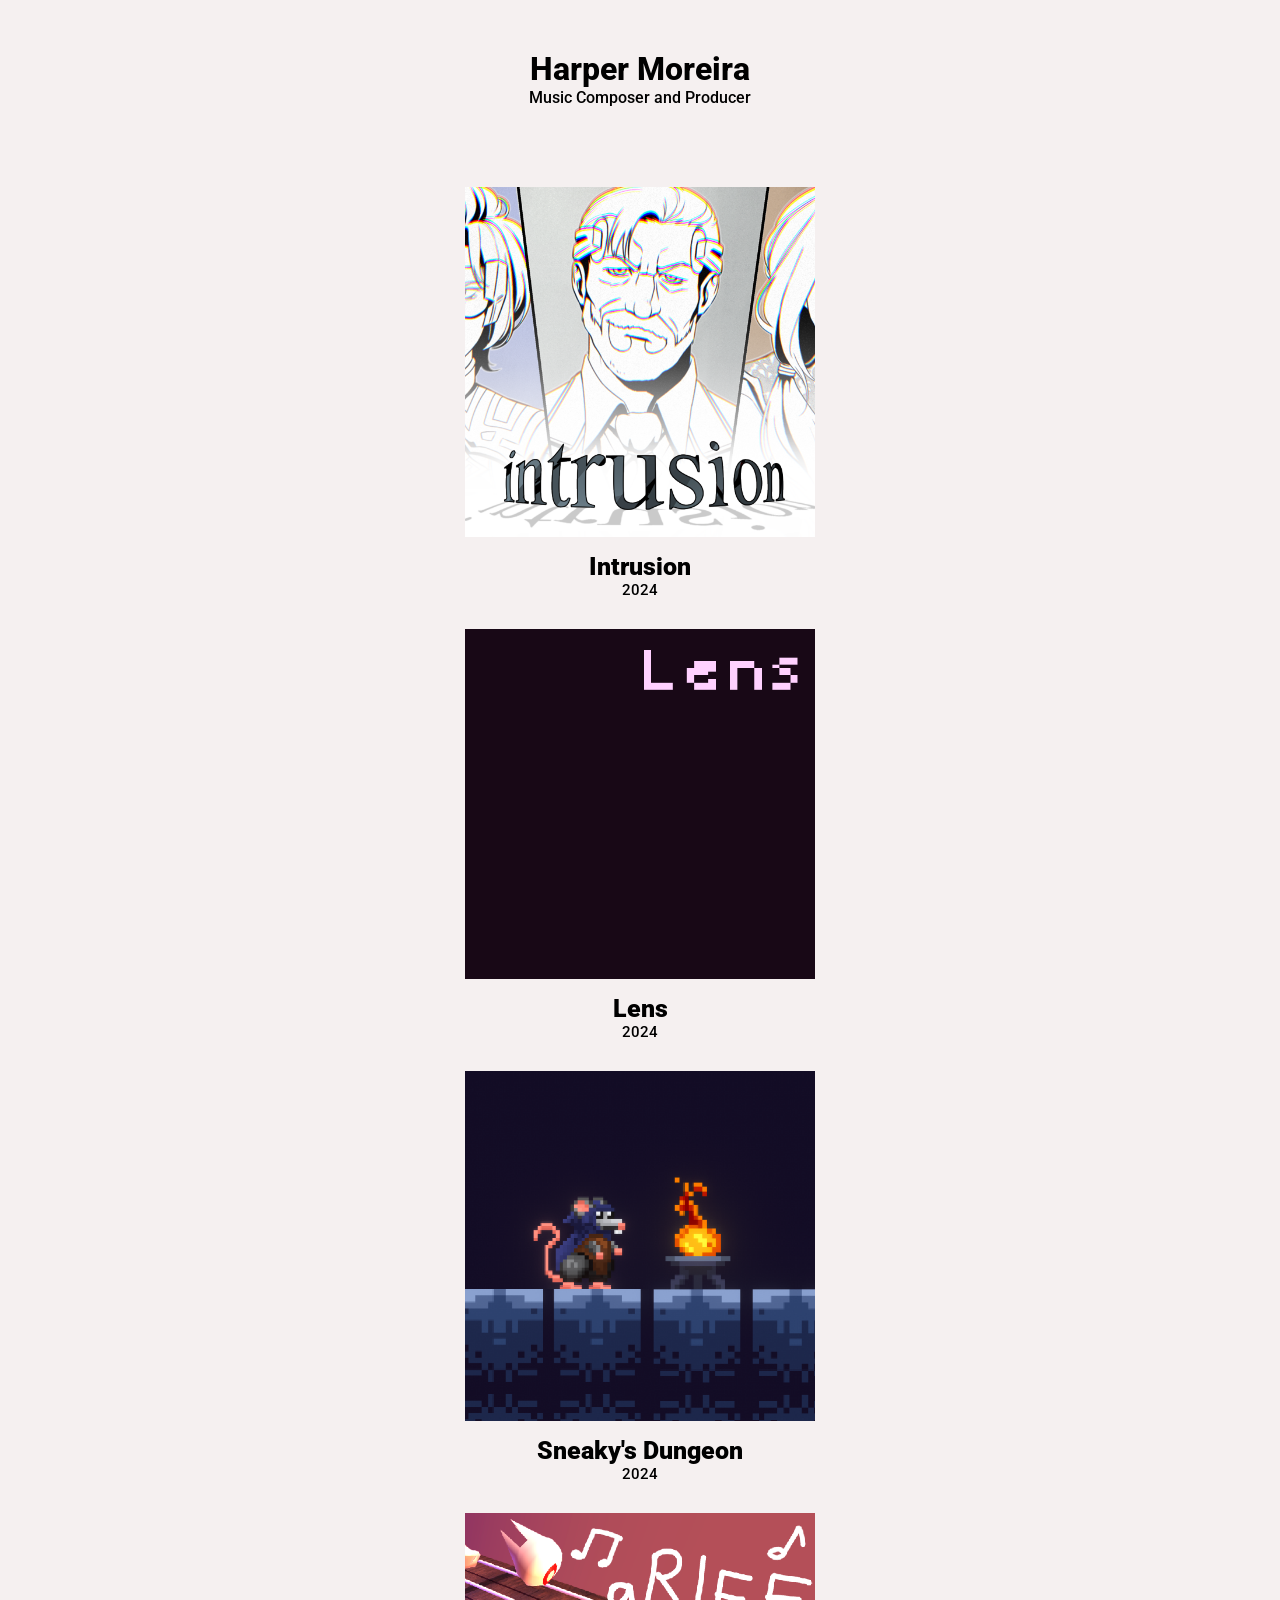
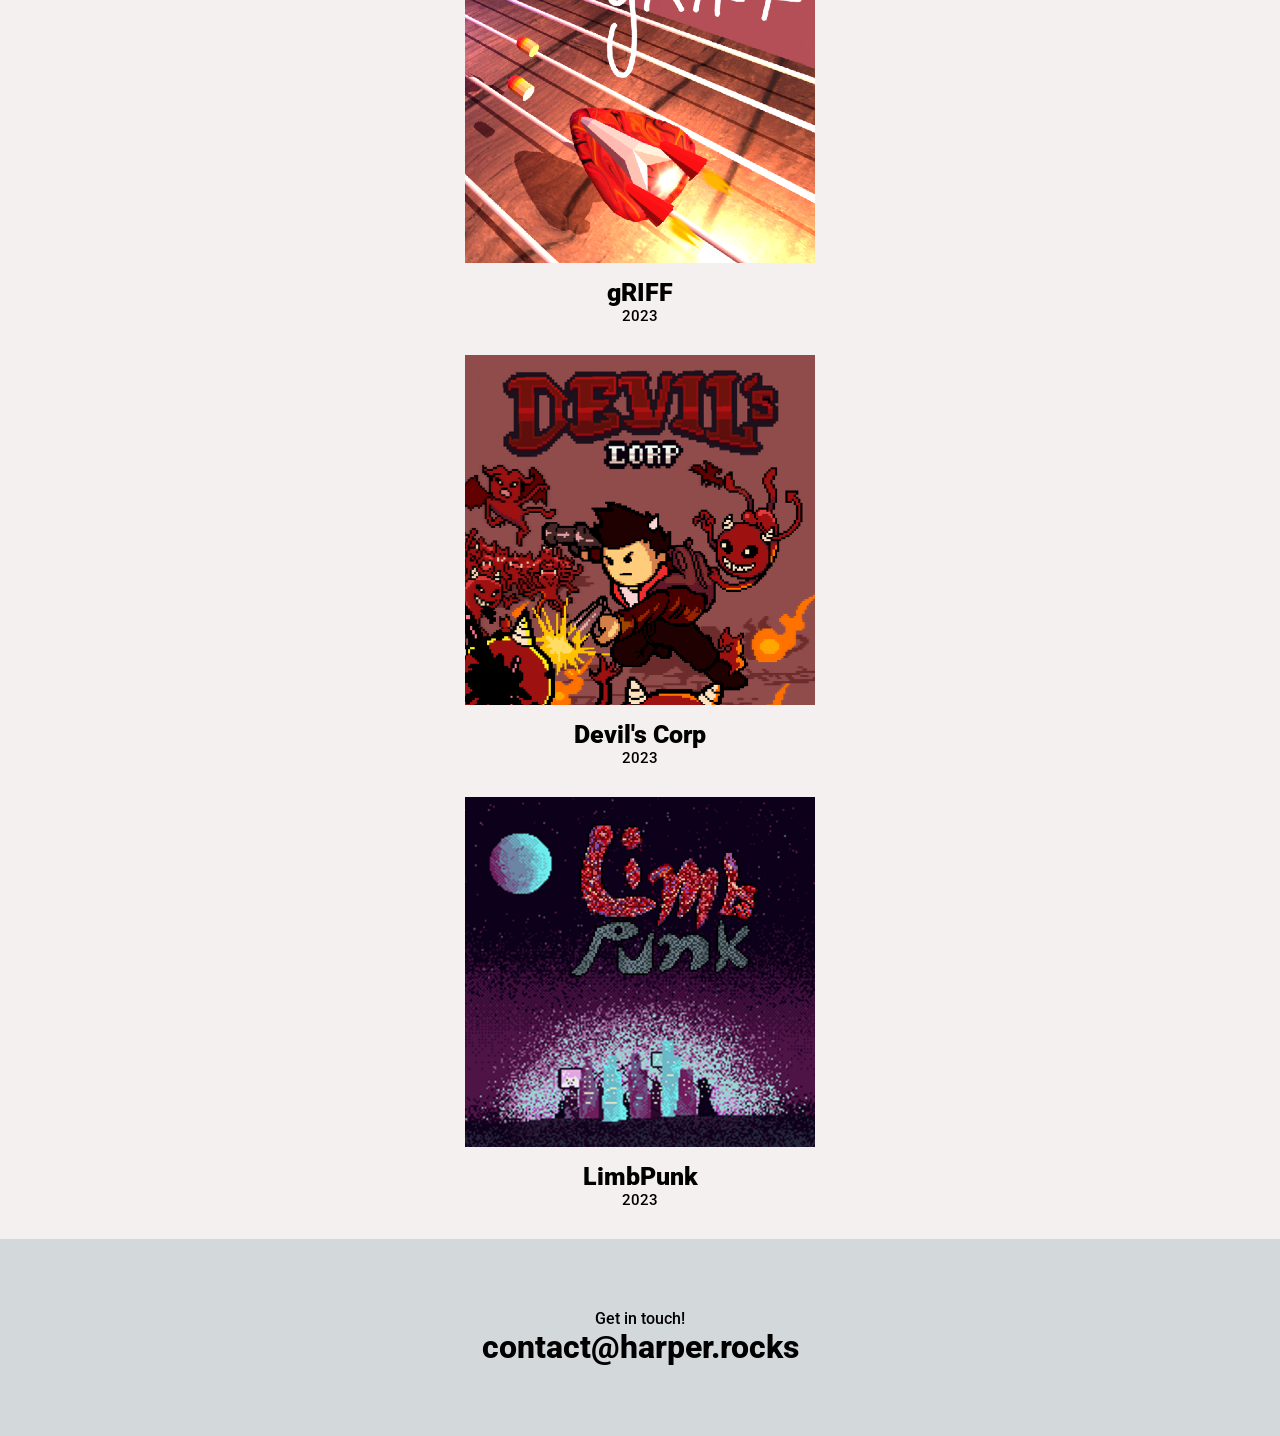
==== index.html @ 951b8616 "polishment and add intrusion entry" ====
<!DOCTYPE html>
<html lang="en">
  <head>
    <meta charset="UTF-8">
    <meta name="viewport" content="width=device-width, initial-scale=1.0">
    <meta http-equiv="X-UA-Compatible" content="ie=edge">
    <title>Harper Moreira</title>
    <link rel="stylesheet" href="./style.css">

    <link rel="preconnect" href="https://fonts.googleapis.com">
    <link rel="preconnect" href="https://fonts.gstatic.com" crossorigin>
    <link href="https://fonts.googleapis.com/css2?family=Roboto:ital,wght@0,100..900;1,100..900&display=swap" rel="stylesheet">
  </head>
  <body>
    <header>
        <div>
            <h1>Harper Moreira</h1>  
            <a class="subt">Music Composer and Producer</a>
        </div>
    </header>
    <div class="flex-container">
        <div class="flex-item">
            <a href="./works/Intrusion/index.html">
                <img src="./img/intrusion.png">
                <a class="itemt">Intrusion</a>
                <a class="items">2024</a>
            </a>
        </div>
        <div class="flex-item">
            <img src="./img/lens.png">
            <a class="itemt">Lens</a>
            <a class="items">2024</a>
        </div>
        <div class="flex-item">
            <img src="./img/sneaky.png">
            <a class="itemt">Sneaky's Dungeon</a>
            <a class="items">2024</a>
        </div>
    </div>
    <div class="flex-container">
        <div class="flex-item">
            <img src="./img/griff.png">
            <a class="itemt">gRIFF</a>
            <a class="items">2023</a>
        </div>
        <div class="flex-item">
            <img src="./img/devils.png">
            <a class="itemt">Devil's Corp</a>
            <a class="items">2023</a>
        </div>
        <div class="flex-item">
            <img src="./img/limb.jpg">
            <a class="itemt">LimbPunk</a>
            <a class="items">2023</a>
        </div>
    </div>
    <footer>
        <a class="subt">Get in touch!</a>
        <h1>contact@harper.rocks</h1>
    </footer>
  </body>
</html>
---- style.css ----
* {
  margin: 0px;
  padding: 0px  ;
}

body {
    background-image: url("bg2.jpg");
    background-color: rgb(245, 240, 240);
  }

  h1 {
    font-family: "Roboto", serif;
    font-optical-sizing: auto;
    font-weight: 800;
    font-style: normal;
    margin-bottom: 0px;
  }

  .subt {
    font-family: "Roboto", serif;
    font-optical-sizing: auto;
    font-weight: 500;
    font-style: normal;
  }

div {
    margin: auto;
    width: 60%;
}

header {
    text-align: center;
    padding-top: 50px;
    padding-bottom: 50px;
    width: 100%;
    display: flex;
    flex-direction: row;
}

img {
    display: block;
    margin-left: auto;
    margin-right: auto;
    width: 350px;
  }

img:hover {
    opacity: 0.8;
}

@media (max-width: 800px) {
    img {
      width: 80%;
    }
  }

.flex-container {
    display: flex;
    flex-direction: row;
    width: 70%;
  }
  
  @media (max-width: 1650px) {
    .flex-container {
      flex-direction: column;
      width: 100%;
    }
  }

.flex-item {
    display: flex;
    flex-direction: column;
    text-align: center;
    margin-top: 30px;
}

.itemt {
    font-family: "Roboto", serif;
    font-optical-sizing: auto;
    font-weight: 900;
    font-style: normal;
    text-size-adjust: 100%;
    font-size: 25px;
    padding-top: 15px;
}

.items {
    font-family: "Roboto", serif;
    font-optical-sizing: auto;
    font-weight: 500;
    font-style: normal;
    text-size-adjust: 100%;
    font-size: 15px;
    padding: 0px;
}

footer {
  text-align: center;
  margin-top: 30px;
  padding-top: 70px;
  padding-bottom: 70px;
  display: flex;
  flex-direction: column;
  background-color: rgb(211, 216, 219);
}
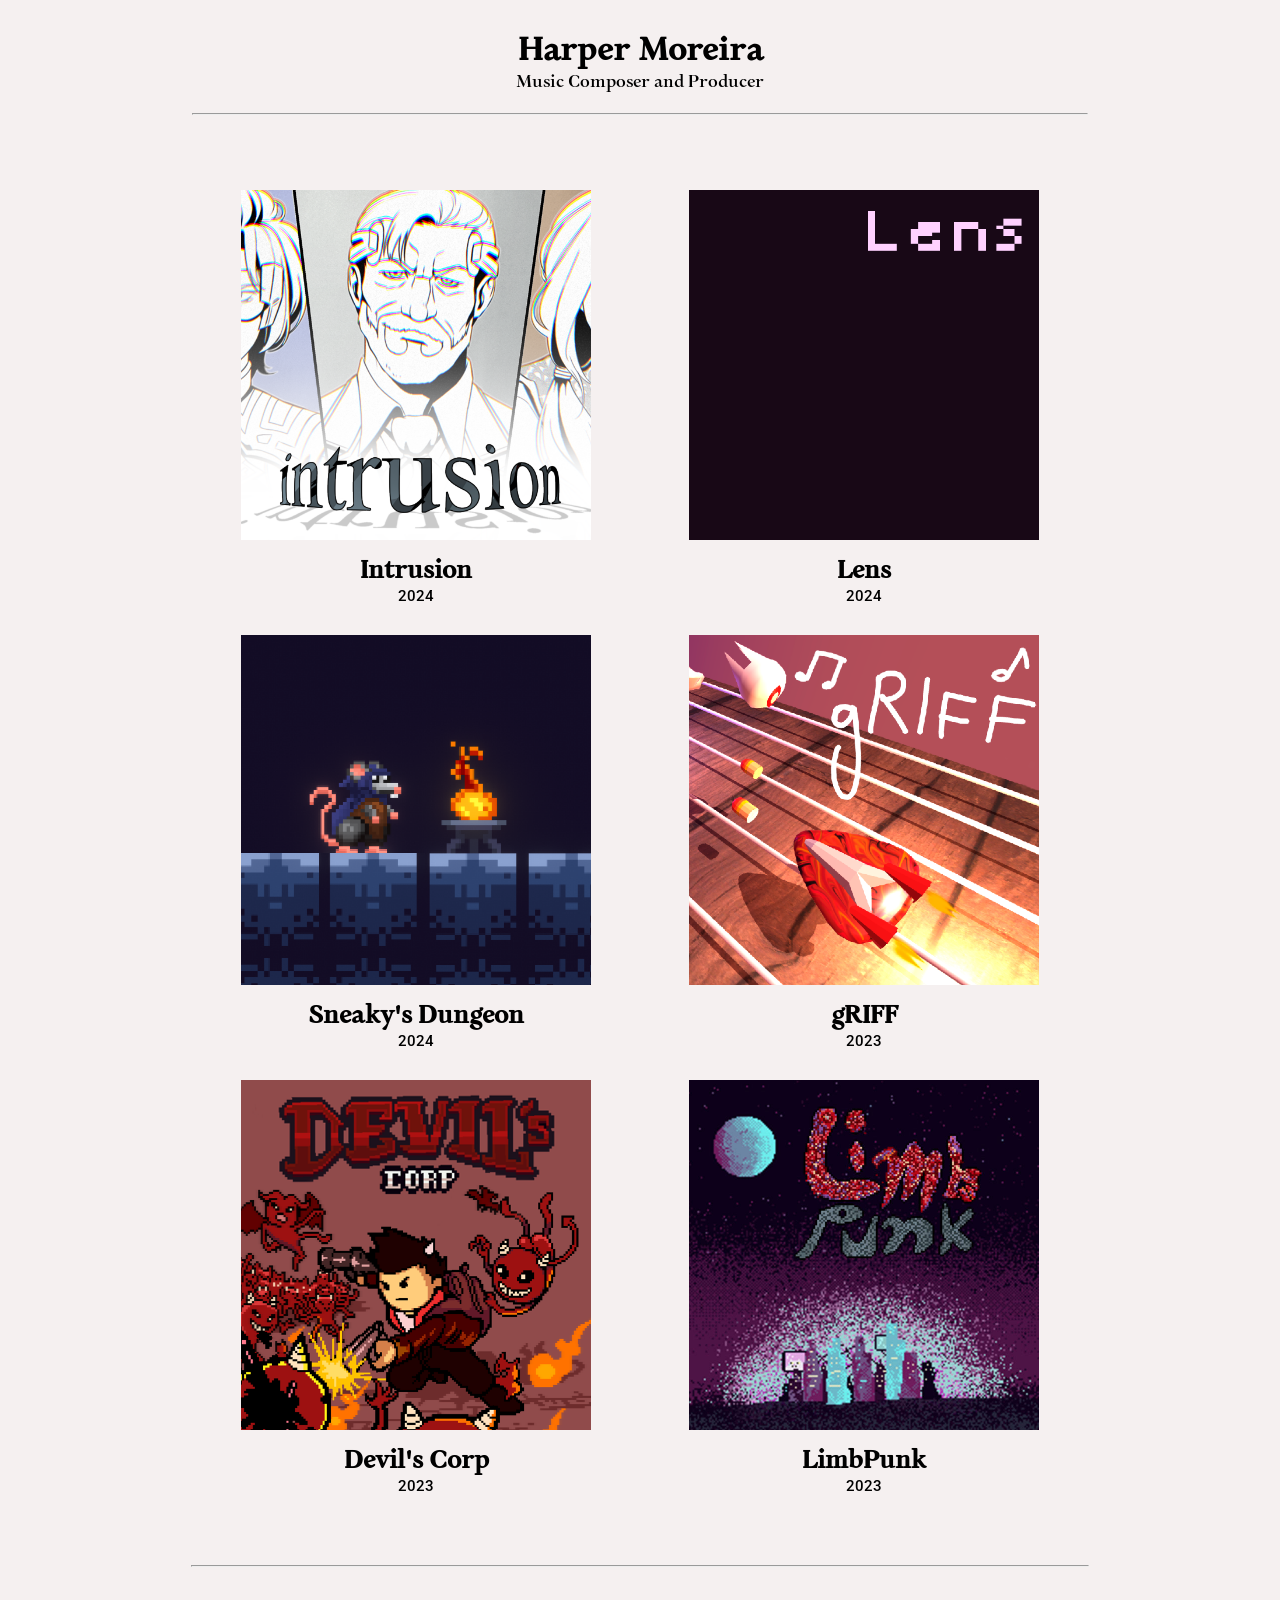
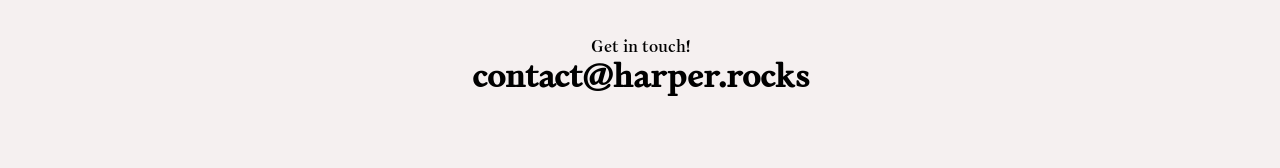
==== commit c72ed40c: "change design to make the website more fancy looking" ====
--- a/index.html
+++ b/index.html
@@ -10,18 +10,23 @@
     <link rel="preconnect" href="https://fonts.googleapis.com">
     <link rel="preconnect" href="https://fonts.gstatic.com" crossorigin>
     <link href="https://fonts.googleapis.com/css2?family=Roboto:ital,wght@0,100..900;1,100..900&display=swap" rel="stylesheet">
+    <link href="https://fonts.googleapis.com/css2?family=Monomakh&display=swap" rel="stylesheet">
   </head>
   <body>
     <header>
         <div>
-            <h1>Harper Moreira</h1>  
-            <a class="subt">Music Composer and Producer</a>
+            <a href="/index.html">
+                <h1>Harper Moreira</h1>  
+            </a>
+            <a class="subl">Music Composer and Producer</a>
+            <hr>
         </div>
     </header>
     <div class="flex-container">
         <div class="flex-item">
             <a href="./works/Intrusion/index.html">
                 <img src="./img/intrusion.png">
+            </a>
                 <a class="itemt">Intrusion</a>
                 <a class="items">2024</a>
             </a>
@@ -36,8 +41,6 @@
             <a class="itemt">Sneaky's Dungeon</a>
             <a class="items">2024</a>
         </div>
-    </div>
-    <div class="flex-container">
         <div class="flex-item">
             <img src="./img/griff.png">
             <a class="itemt">gRIFF</a>
@@ -54,6 +57,7 @@
             <a class="items">2023</a>
         </div>
     </div>
+    <hr class="separator">
     <footer>
         <a class="subt">Get in touch!</a>
         <h1>contact@harper.rocks</h1>
--- a/style.css
+++ b/style.css
@@ -1,40 +1,48 @@
 * {
   margin: 0px;
-  padding: 0px  ;
+  padding: 0px;
+  text-decoration: none;
+  color: black;
+  font-family: "Monomakh", serif;
+  font-optical-sizing: auto;
+  font-style: normal;
+  font-weight: 500;
 }
 
 body {
     background-image: url("bg2.jpg");
     background-color: rgb(245, 240, 240);
+    padding-top: 160px;
   }
 
   h1 {
-    font-family: "Roboto", serif;
-    font-optical-sizing: auto;
     font-weight: 800;
-    font-style: normal;
     margin-bottom: 0px;
   }
 
-  .subt {
-    font-family: "Roboto", serif;
-    font-optical-sizing: auto;
-    font-weight: 500;
-    font-style: normal;
-  }
+.subl {
+  font-size: 17px;
+}
 
 div {
     margin: auto;
-    width: 60%;
+    width: 70%;
 }
 
 header {
     text-align: center;
-    padding-top: 50px;
-    padding-bottom: 50px;
+    padding-top: 30px;
     width: 100%;
     display: flex;
     flex-direction: row;
+    position: fixed;
+    top:0;
+    left: 0;
+    background-color: rgb(245, 240, 240);
+}
+
+header hr {
+  margin-top: 20px;
 }
 
 img {
@@ -57,14 +65,7 @@
 .flex-container {
     display: flex;
     flex-direction: row;
-    width: 70%;
-  }
-  
-  @media (max-width: 1650px) {
-    .flex-container {
-      flex-direction: column;
-      width: 100%;
-    }
+    flex-wrap: wrap;
   }
 
 .flex-item {
@@ -72,10 +73,10 @@
     flex-direction: column;
     text-align: center;
     margin-top: 30px;
+    width: auto;
 }
 
 .itemt {
-    font-family: "Roboto", serif;
     font-optical-sizing: auto;
     font-weight: 900;
     font-style: normal;
@@ -85,21 +86,24 @@
 }
 
 .items {
-    font-family: "Roboto", serif;
-    font-optical-sizing: auto;
-    font-weight: 500;
-    font-style: normal;
-    text-size-adjust: 100%;
     font-size: 15px;
     padding: 0px;
+    font-family: "Roboto", serif;
+    font-size: 15px;
+}
+
+.separator {
+  align-items: center;
+  margin-top: 70px;
+  margin-bottom: 70px;
+  width: 70%;
+  margin-right: auto;
+  margin-left: auto;
 }
 
 footer {
   text-align: center;
-  margin-top: 30px;
-  padding-top: 70px;
   padding-bottom: 70px;
   display: flex;
   flex-direction: column;
-  background-color: rgb(211, 216, 219);
 }
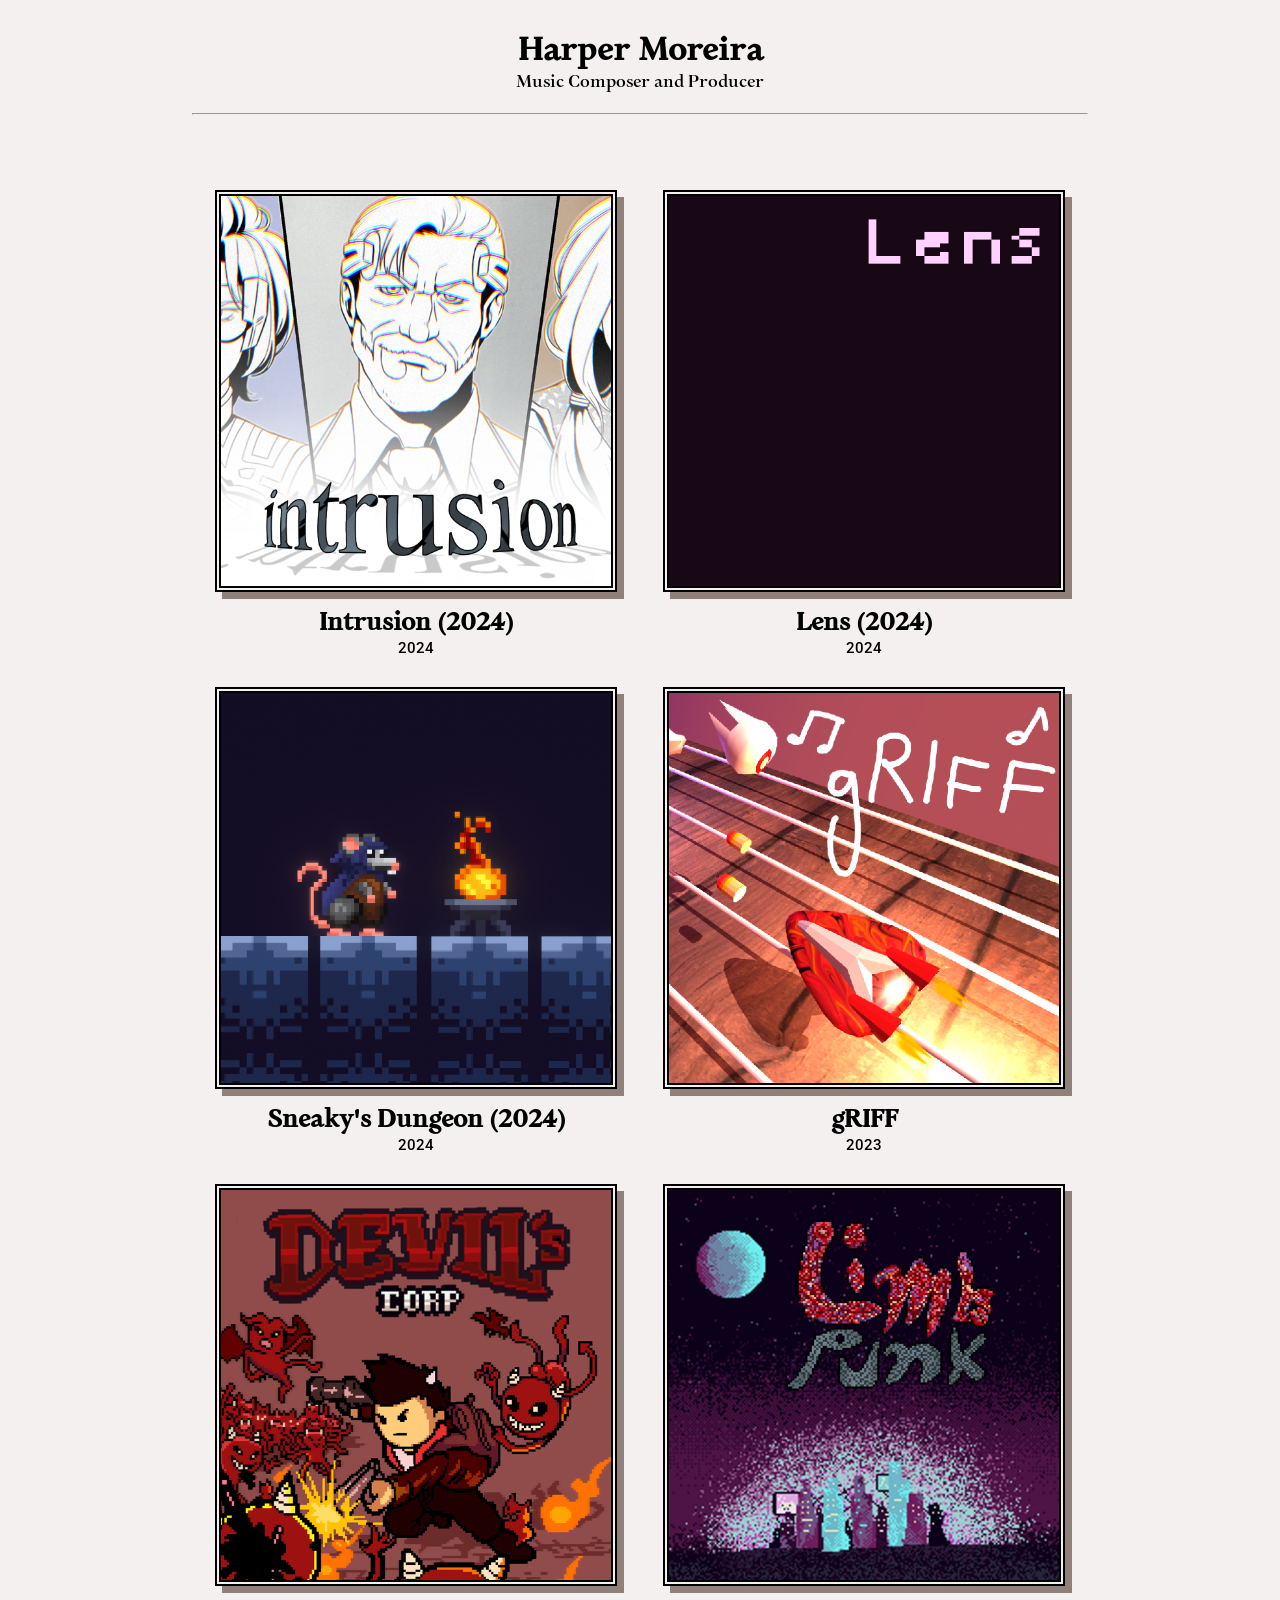
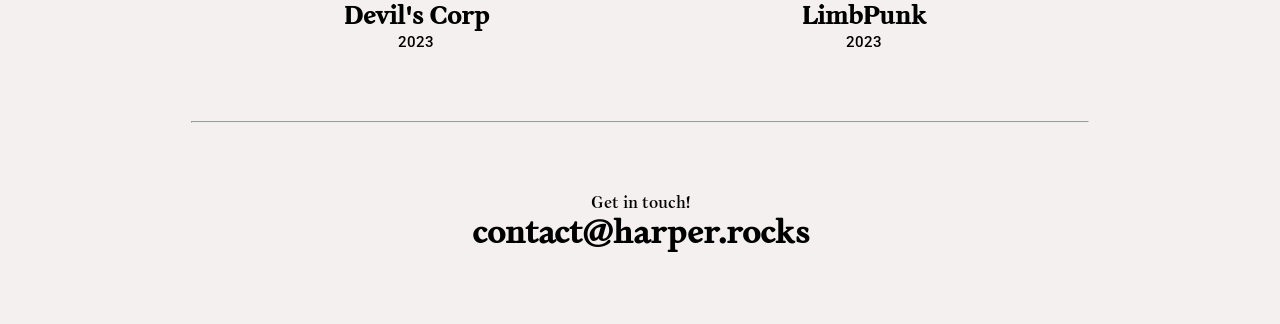
==== commit ac352fa1: "add outline and drop shadow" ====
--- a/index.html
+++ b/index.html
@@ -27,34 +27,49 @@
             <a href="./works/Intrusion/index.html">
                 <img src="./img/intrusion.png">
             </a>
-                <a class="itemt">Intrusion</a>
+                <a class="itemt">Intrusion (2024)</a>
                 <a class="items">2024</a>
             </a>
         </div>
         <div class="flex-item">
-            <img src="./img/lens.png">
-            <a class="itemt">Lens</a>
-            <a class="items">2024</a>
+            <a href="">
+                <img src="./img/lens.png">
+            </a>
+                <a class="itemt">Lens (2024)</a>
+                <a class="items">2024</a>
+            </a>
         </div>
         <div class="flex-item">
-            <img src="./img/sneaky.png">
-            <a class="itemt">Sneaky's Dungeon</a>
-            <a class="items">2024</a>
+            <a href="">
+                <img src="./img/sneaky.png">
+            </a>
+                <a class="itemt">Sneaky's Dungeon (2024)</a>
+                <a class="items">2024</a>
+            </a>
         </div>
         <div class="flex-item">
-            <img src="./img/griff.png">
-            <a class="itemt">gRIFF</a>
-            <a class="items">2023</a>
+            <a href="">
+                <img src="./img/griff.png">
+            </a>
+                <a class="itemt">gRIFF</a>
+                <a class="items">2023</a>
+            </a>
         </div>
         <div class="flex-item">
-            <img src="./img/devils.png">
-            <a class="itemt">Devil's Corp</a>
-            <a class="items">2023</a>
+            <a href="">
+                <img src="./img/devils.png">
+            </a>
+                <a class="itemt">Devil's Corp</a>
+                <a class="items">2023</a>
+            </a>
         </div>
         <div class="flex-item">
-            <img src="./img/limb.jpg">
-            <a class="itemt">LimbPunk</a>
-            <a class="items">2023</a>
+            <a href="">
+                <img src="./img/limb.jpg">
+            </a>
+                <a class="itemt">LimbPunk</a>
+                <a class="items">2023</a>
+            </a>
         </div>
     </div>
     <hr class="separator">
--- a/style.css
+++ b/style.css
@@ -25,40 +25,39 @@
 }
 
 div {
-    margin: auto;
-    width: 70%;
+  margin: auto;
+  width: 70%;
 }
 
 header {
-    text-align: center;
-    padding-top: 30px;
-    width: 100%;
-    display: flex;
-    flex-direction: row;
-    position: fixed;
-    top:0;
-    left: 0;
-    background-color: rgb(245, 240, 240);
+  text-align: center;
+  padding-top: 30px;
+  width: 100%;
+  display: flex;
+  flex-direction: row;
+  position: fixed;
+  top:0;
+  left: 0;
+  background-color: rgb(245, 240, 240);
 }
 
 header hr {
   margin-top: 20px;
+  margin-bottom: 0px;
 }
 
 img {
     display: block;
     margin-left: auto;
     margin-right: auto;
-    width: 350px;
+    width: 390px;
+    border: 6px double black;
+    box-shadow: 7px 7px #8f8079
   }
-
-img:hover {
-    opacity: 0.8;
-}
 
 @media (max-width: 800px) {
     img {
-      width: 80%;
+      width: 100%;
     }
   }
 
@@ -66,6 +65,7 @@
     display: flex;
     flex-direction: row;
     flex-wrap: wrap;
+    justify-content: space-between;
   }
 
 .flex-item {
@@ -89,7 +89,6 @@
     font-size: 15px;
     padding: 0px;
     font-family: "Roboto", serif;
-    font-size: 15px;
 }
 
 .separator {
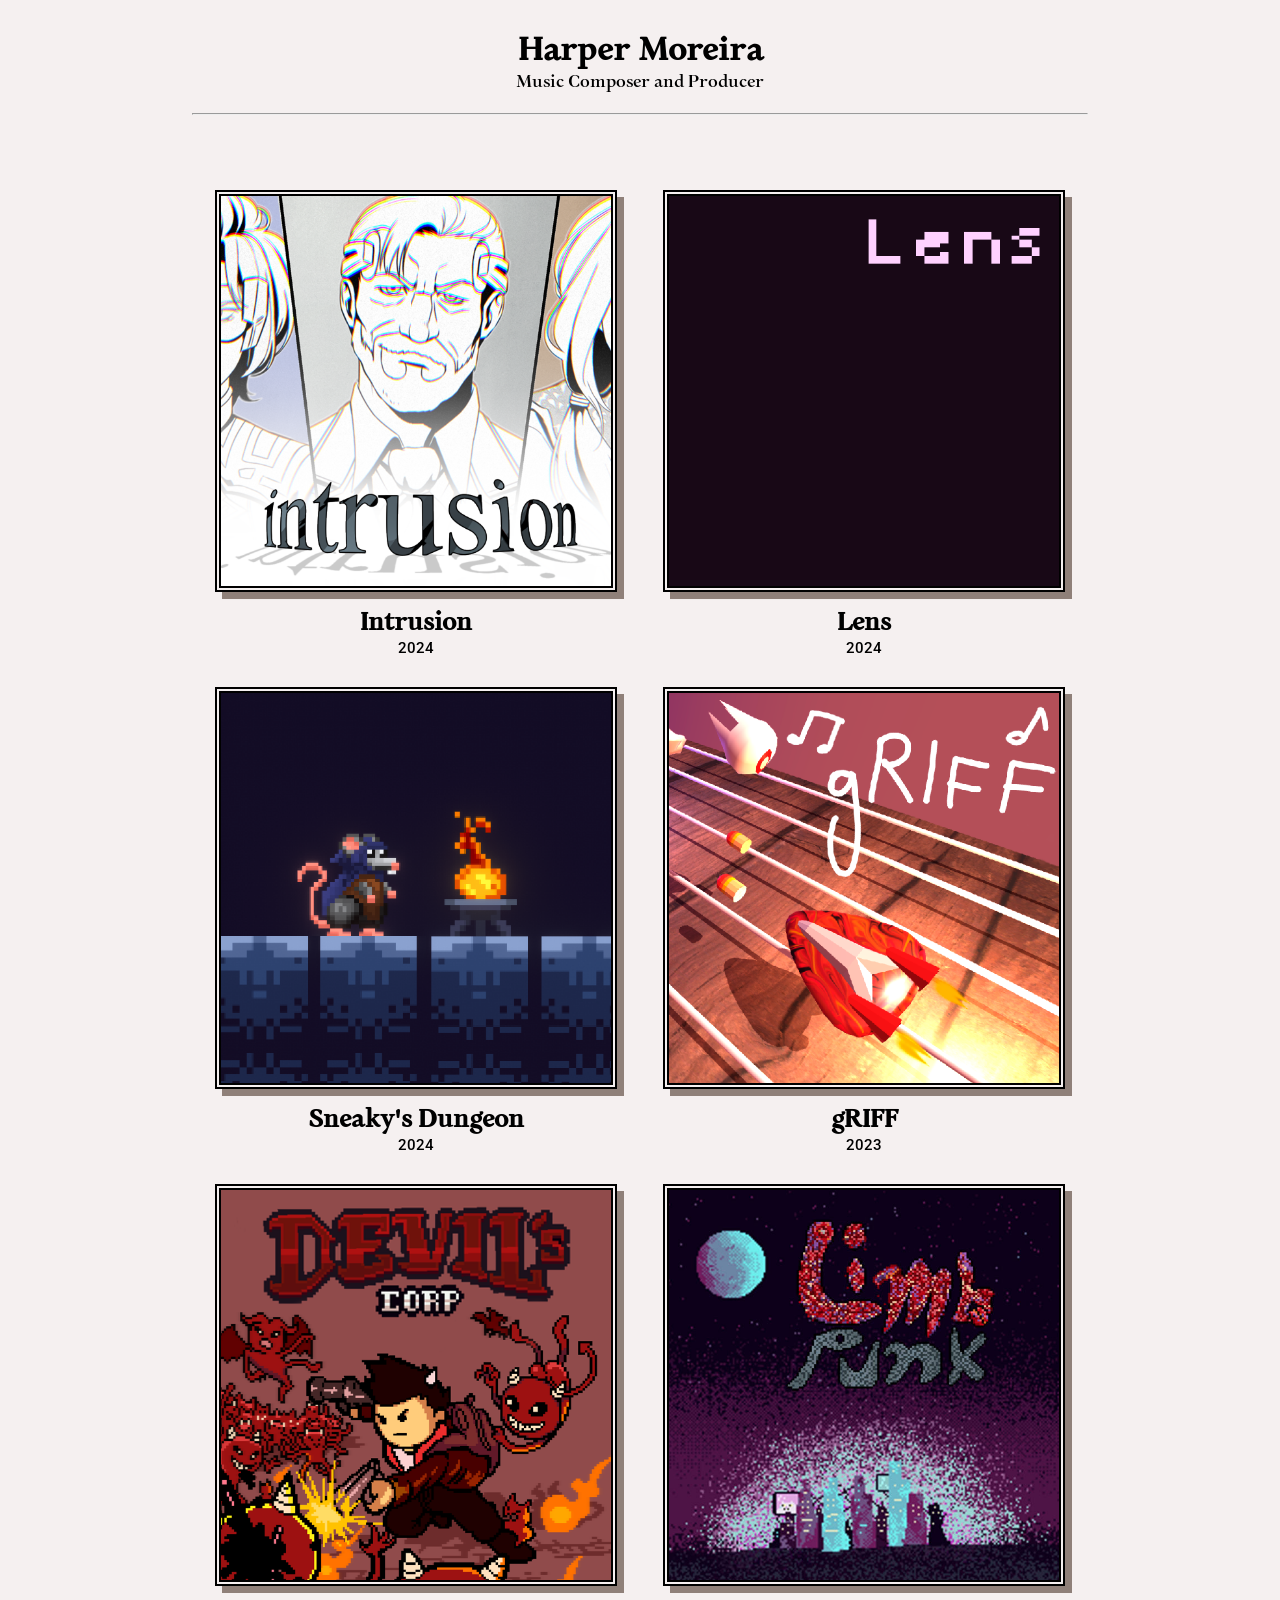
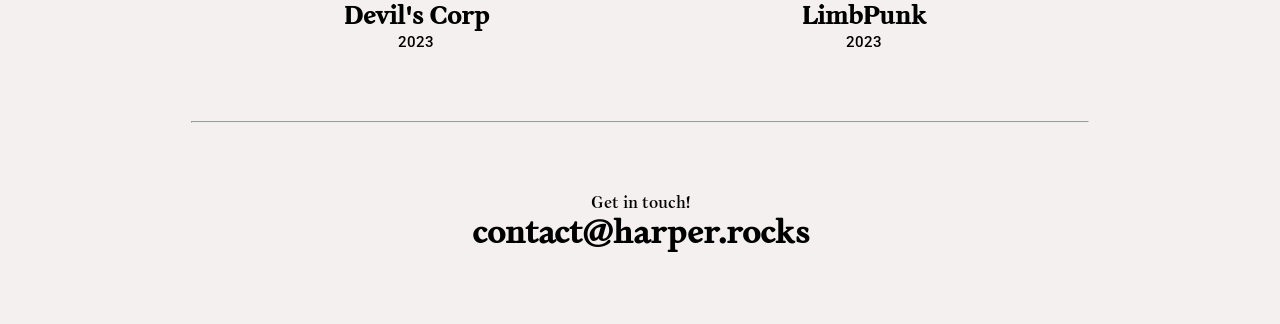
==== commit 23297582: "remove dates on albums title" ====
--- a/index.html
+++ b/index.html
@@ -27,7 +27,7 @@
             <a href="./works/Intrusion/index.html">
                 <img src="./img/intrusion.png">
             </a>
-                <a class="itemt">Intrusion (2024)</a>
+                <a class="itemt">Intrusion</a>
                 <a class="items">2024</a>
             </a>
         </div>
@@ -35,7 +35,7 @@
             <a href="">
                 <img src="./img/lens.png">
             </a>
-                <a class="itemt">Lens (2024)</a>
+                <a class="itemt">Lens</a>
                 <a class="items">2024</a>
             </a>
         </div>
@@ -43,7 +43,7 @@
             <a href="">
                 <img src="./img/sneaky.png">
             </a>
-                <a class="itemt">Sneaky's Dungeon (2024)</a>
+                <a class="itemt">Sneaky's Dungeon</a>
                 <a class="items">2024</a>
             </a>
         </div>
